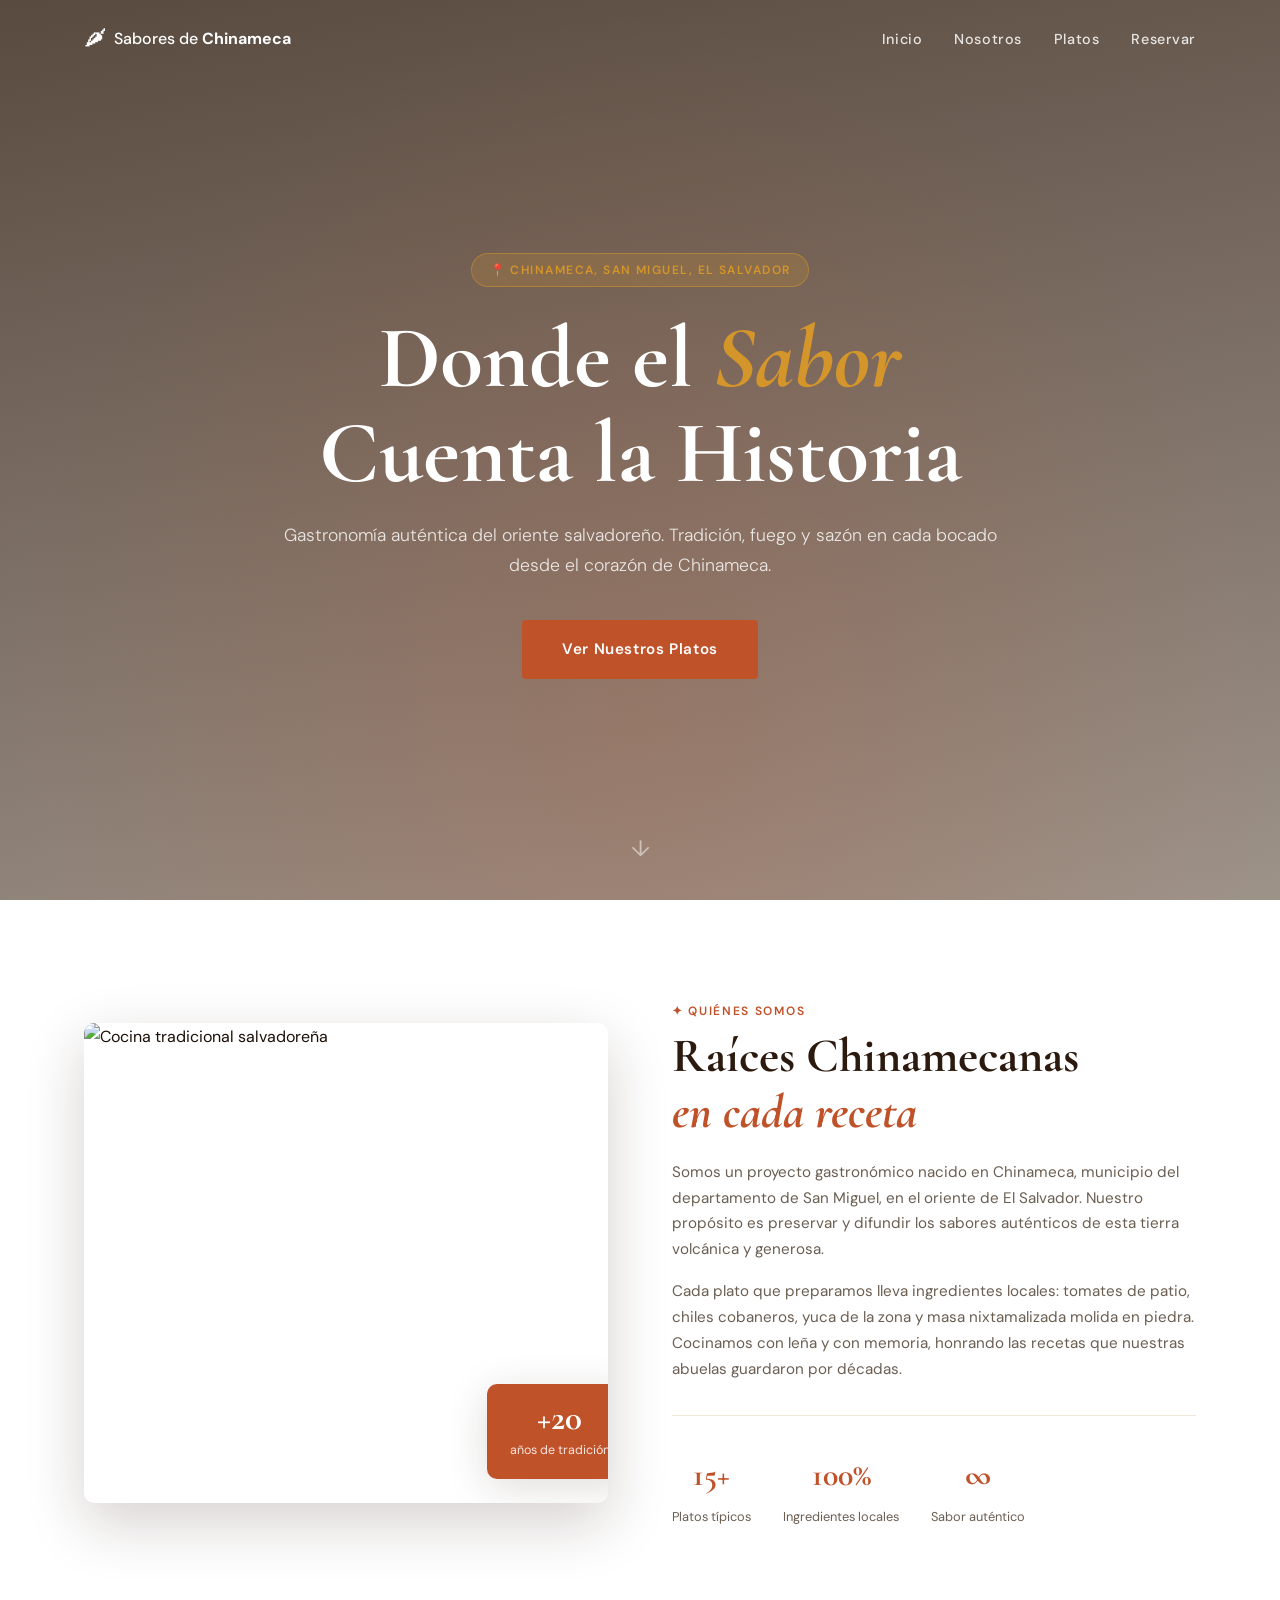
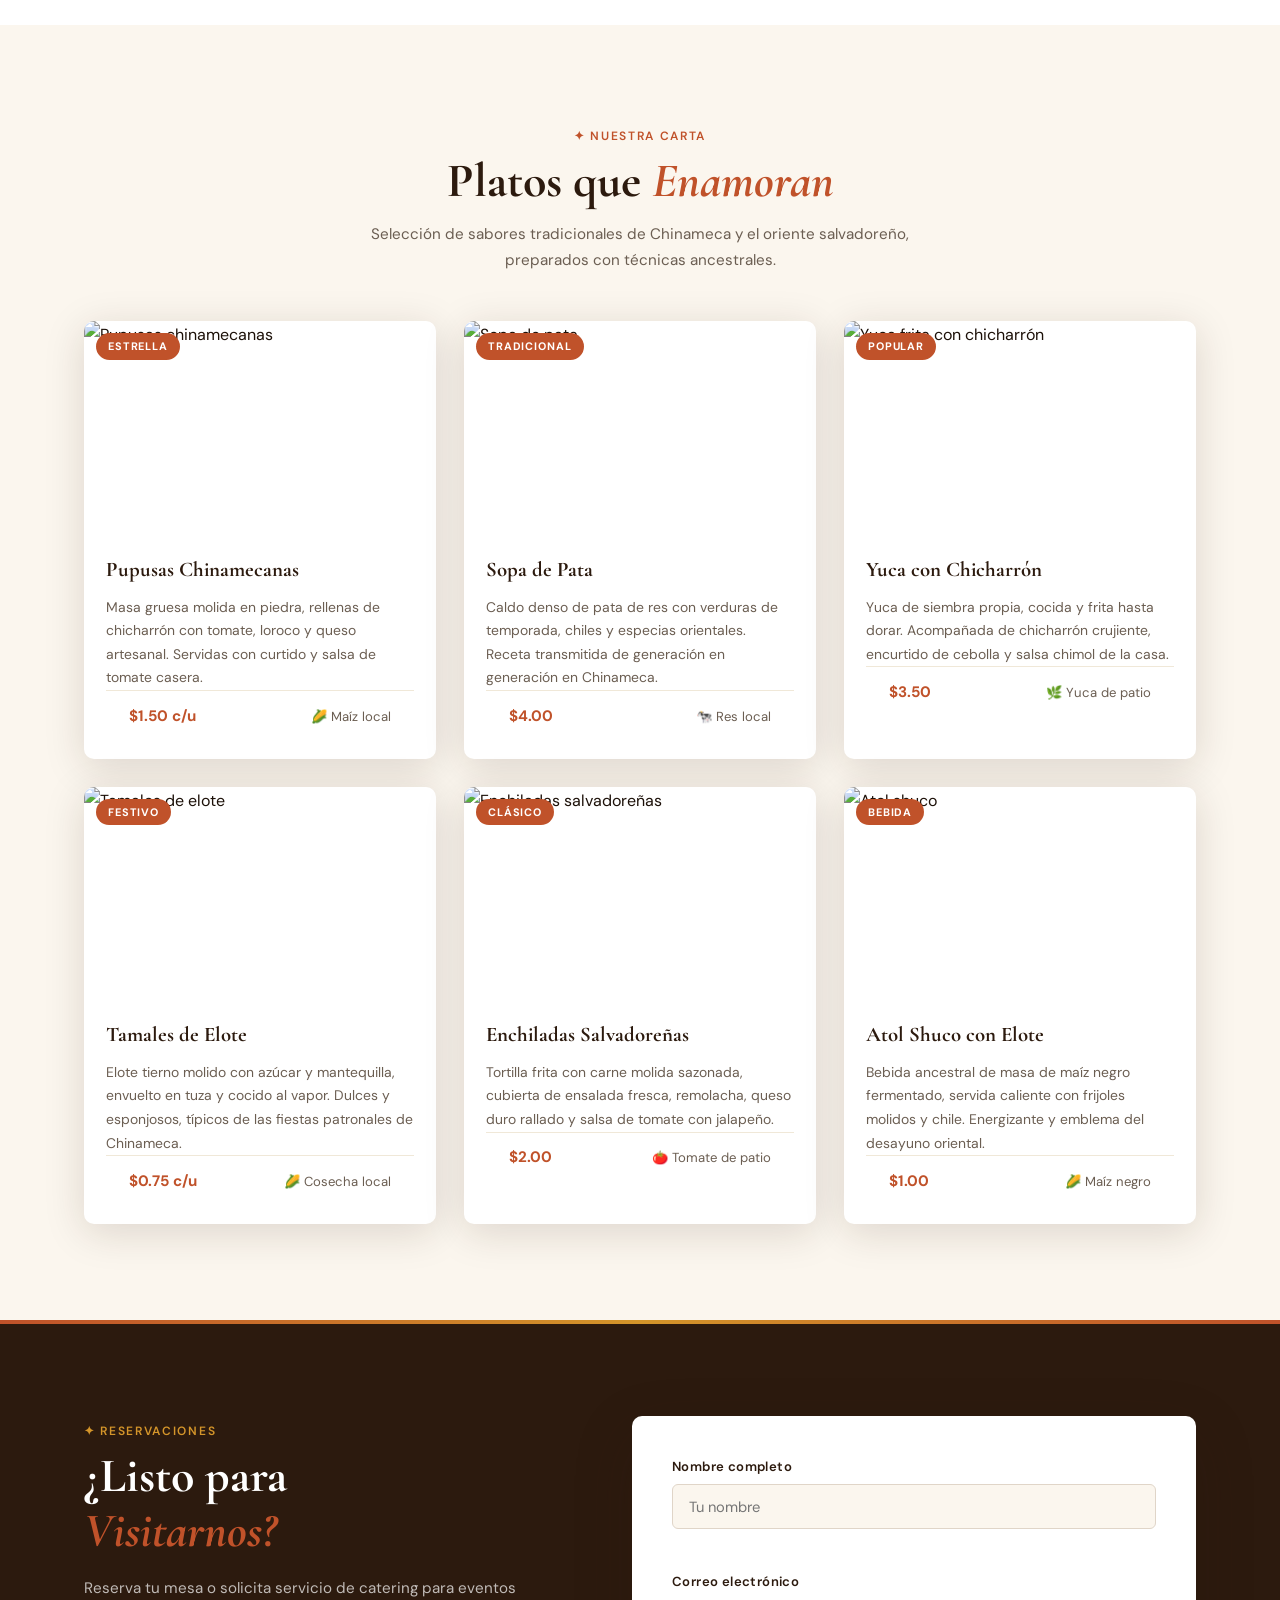
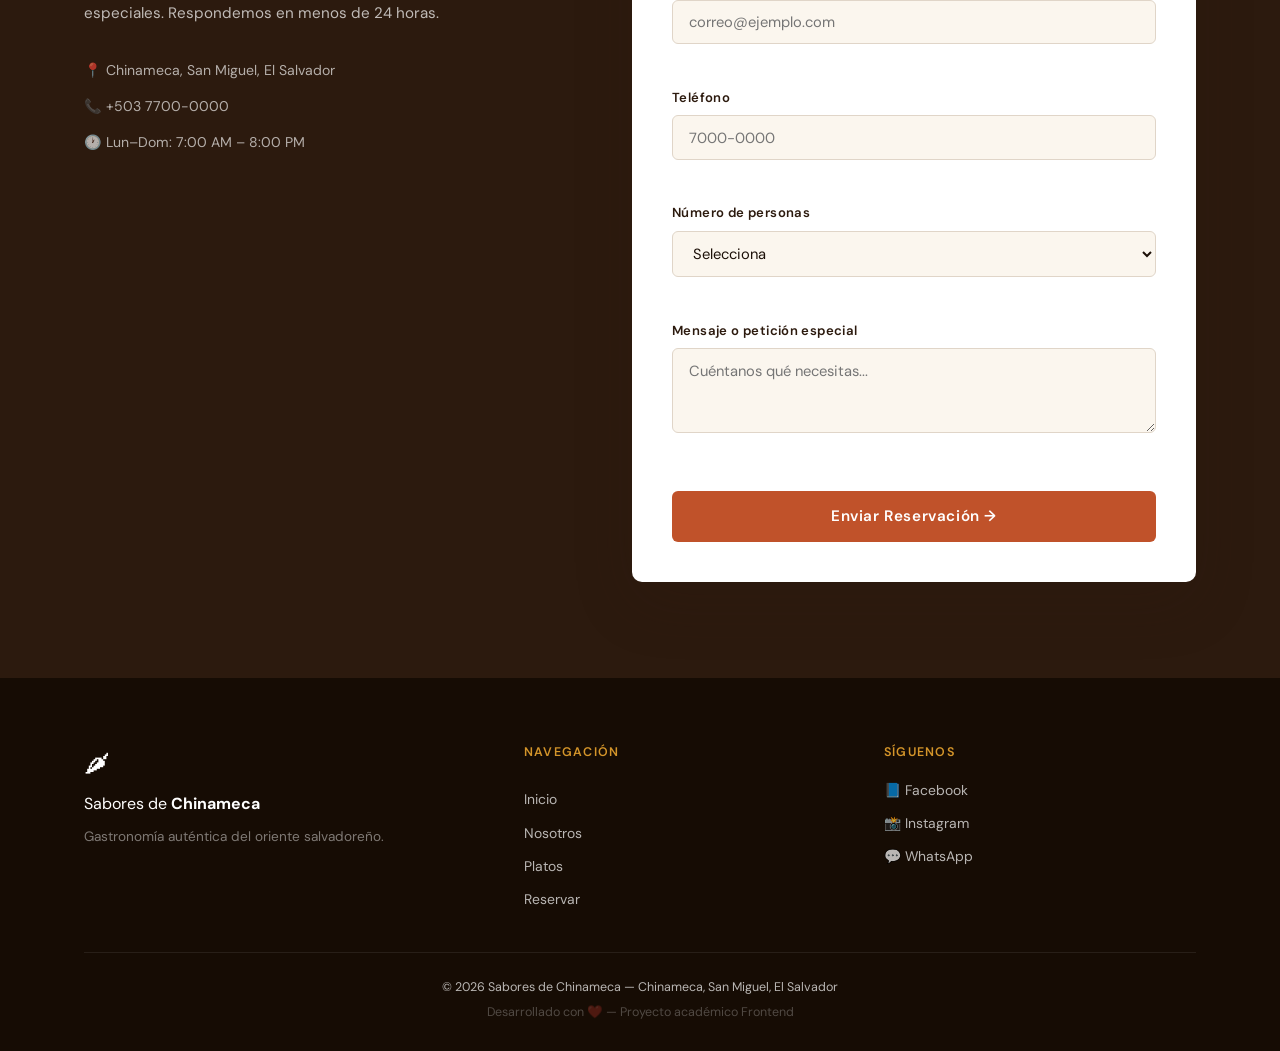
==== index.html @ 63cfa010 "Add files via upload" ====
<!DOCTYPE html>
<html lang="es">
<head>
  <meta charset="UTF-8" />
  <meta name="viewport" content="width=device-width, initial-scale=1.0" />
  <title>Sabores de Chinameca — Gastronomía Oriental</title>
  <link rel="stylesheet" href="styles.css" />
  <link href="https://fonts.googleapis.com/css2?family=Cormorant+Garamond:ital,wght@0,400;0,600;0,700;1,400;1,600&family=DM+Sans:wght@300;400;500;600&display=swap" rel="stylesheet" />
</head>
<body>

  <!-- ══ NAVBAR ══ -->
  <header id="navbar">
    <nav class="nav-inner">
      <a href="#inicio" class="nav-logo">
        <span class="logo-icon">🌶</span>
        <span>Sabores de <strong>Chinameca</strong></span>
      </a>
      <button class="hamburger" id="hamburger" aria-label="Abrir menú">
        <span></span><span></span><span></span>
      </button>
      <ul class="nav-links" id="navLinks">
        <li><a href="#inicio">Inicio</a></li>
        <li><a href="#nosotros">Nosotros</a></li>
        <li><a href="#servicios">Platos</a></li>
        <li><a href="#contacto">Reservar</a></li>
      </ul>
    </nav>
  </header>

  <!-- ══ HERO ══ -->
  <section id="inicio" class="hero">
    <div class="hero-overlay"></div>
    <div class="hero-content">
      <span class="hero-tag">📍 Chinameca, San Miguel, El Salvador</span>
      <h1>Donde el <em>Sabor</em><br>Cuenta la Historia</h1>
      <p>Gastronomía auténtica del oriente salvadoreño. Tradición, fuego y sazón en cada bocado desde el corazón de Chinameca.</p>
      <a href="#servicios" class="btn-cta">Ver Nuestros Platos</a>
    </div>
    <div class="hero-scroll">↓</div>
  </section>

  <!-- ══ NOSOTROS ══ -->
  <section id="nosotros" class="nosotros">
    <div class="container">
      <div class="nosotros-grid">
        <div class="nosotros-img-wrap">
          <img
            src="https://images.unsplash.com/photo-1555396273-367ea4eb4db5?w=700&q=80"
            alt="Cocina tradicional salvadoreña"
            loading="lazy"
          />
          <div class="nosotros-badge">
            <span class="badge-num">+20</span>
            <span class="badge-txt">años de tradición</span>
          </div>
        </div>
        <div class="nosotros-text">
          <span class="label">✦ Quiénes Somos</span>
          <h2>Raíces Chinamecanas<br><em>en cada receta</em></h2>
          <p>Somos un proyecto gastronómico nacido en Chinameca, municipio del departamento de San Miguel, en el oriente de El Salvador. Nuestro propósito es preservar y difundir los sabores auténticos de esta tierra volcánica y generosa.</p>
          <p>Cada plato que preparamos lleva ingredientes locales: tomates de patio, chiles cobaneros, yuca de la zona y masa nixtamalizada molida en piedra. Cocinamos con leña y con memoria, honrando las recetas que nuestras abuelas guardaron por décadas.</p>
          <div class="nosotros-stats">
            <div class="stat">
              <span class="stat-n">15+</span>
              <span class="stat-l">Platos típicos</span>
            </div>
            <div class="stat">
              <span class="stat-n">100%</span>
              <span class="stat-l">Ingredientes locales</span>
            </div>
            <div class="stat">
              <span class="stat-n">∞</span>
              <span class="stat-l">Sabor auténtico</span>
            </div>
          </div>
        </div>
      </div>
    </div>
  </section>

  <!-- ══ SERVICIOS / PLATOS ══ -->
  <section id="servicios" class="servicios">
    <div class="container">
      <div class="section-head">
        <span class="label">✦ Nuestra Carta</span>
        <h2>Platos que <em>Enamoran</em></h2>
        <p class="section-lead">Selección de sabores tradicionales de Chinameca y el oriente salvadoreño, preparados con técnicas ancestrales.</p>
      </div>
      <div class="platos-grid">

        <div class="plato-card">
          <div class="plato-img">
            <img src="https://images.unsplash.com/photo-1599974579688-8dbdd335c77f?w=600&q=80" alt="Pupusas chinamecanas" loading="lazy"/>
            <span class="plato-tag">Estrella</span>
          </div>
          <div class="plato-body">
            <h3>Pupusas Chinamecanas</h3>
            <p>Masa gruesa molida en piedra, rellenas de chicharrón con tomate, loroco y queso artesanal. Servidas con curtido y salsa de tomate casera.</p>
            <div class="plato-footer">
              <span class="precio">$1.50 c/u</span>
              <span class="origen">🌽 Maíz local</span>
            </div>
          </div>
        </div>

        <div class="plato-card">
          <div class="plato-img">
            <img src="https://images.unsplash.com/photo-1567620905732-2d1ec7ab7445?w=600&q=80" alt="Sopa de pata" loading="lazy"/>
            <span class="plato-tag">Tradicional</span>
          </div>
          <div class="plato-body">
            <h3>Sopa de Pata</h3>
            <p>Caldo denso de pata de res con verduras de temporada, chiles y especias orientales. Receta transmitida de generación en generación en Chinameca.</p>
            <div class="plato-footer">
              <span class="precio">$4.00</span>
              <span class="origen">🐄 Res local</span>
            </div>
          </div>
        </div>

        <div class="plato-card">
          <div class="plato-img">
            <img src="https://images.unsplash.com/photo-1504674900247-0877df9cc836?w=600&q=80" alt="Yuca frita con chicharrón" loading="lazy"/>
            <span class="plato-tag">Popular</span>
          </div>
          <div class="plato-body">
            <h3>Yuca con Chicharrón</h3>
            <p>Yuca de siembra propia, cocida y frita hasta dorar. Acompañada de chicharrón crujiente, encurtido de cebolla y salsa chimol de la casa.</p>
            <div class="plato-footer">
              <span class="precio">$3.50</span>
              <span class="origen">🌿 Yuca de patio</span>
            </div>
          </div>
        </div>

        <div class="plato-card">
          <div class="plato-img">
            <img src="https://images.unsplash.com/photo-1551326844-4df70f78d0e9?w=600&q=80" alt="Tamales de elote" loading="lazy"/>
            <span class="plato-tag">Festivo</span>
          </div>
          <div class="plato-body">
            <h3>Tamales de Elote</h3>
            <p>Elote tierno molido con azúcar y mantequilla, envuelto en tuza y cocido al vapor. Dulces y esponjosos, típicos de las fiestas patronales de Chinameca.</p>
            <div class="plato-footer">
              <span class="precio">$0.75 c/u</span>
              <span class="origen">🌽 Cosecha local</span>
            </div>
          </div>
        </div>

        <div class="plato-card">
          <div class="plato-img">
            <img src="https://images.unsplash.com/photo-1565299585323-38d6b0865b47?w=600&q=80" alt="Enchiladas salvadoreñas" loading="lazy"/>
            <span class="plato-tag">Clásico</span>
          </div>
          <div class="plato-body">
            <h3>Enchiladas Salvadoreñas</h3>
            <p>Tortilla frita con carne molida sazonada, cubierta de ensalada fresca, remolacha, queso duro rallado y salsa de tomate con jalapeño.</p>
            <div class="plato-footer">
              <span class="precio">$2.00</span>
              <span class="origen">🍅 Tomate de patio</span>
            </div>
          </div>
        </div>

        <div class="plato-card">
          <div class="plato-img">
            <img src="https://images.unsplash.com/photo-1414235077428-338989a2e8c0?w=600&q=80" alt="Atol shuco" loading="lazy"/>
            <span class="plato-tag">Bebida</span>
          </div>
          <div class="plato-body">
            <h3>Atol Shuco con Elote</h3>
            <p>Bebida ancestral de masa de maíz negro fermentado, servida caliente con frijoles molidos y chile. Energizante y emblema del desayuno oriental.</p>
            <div class="plato-footer">
              <span class="precio">$1.00</span>
              <span class="origen">🌽 Maíz negro</span>
            </div>
          </div>
        </div>

      </div>
    </div>
  </section>

  <!-- ══ FORMULARIO ══ -->
  <section id="contacto" class="contacto">
    <div class="container">
      <div class="contacto-wrap">
        <div class="contacto-info">
          <span class="label label-light">✦ Reservaciones</span>
          <h2>¿Listo para<br><em>Visitarnos?</em></h2>
          <p>Reserva tu mesa o solicita servicio de catering para eventos especiales. Respondemos en menos de 24 horas.</p>
          <div class="contacto-datos">
            <div class="dato">📍 Chinameca, San Miguel, El Salvador</div>
            <div class="dato">📞 +503 7700-0000</div>
            <div class="dato">🕐 Lun–Dom: 7:00 AM – 8:00 PM</div>
          </div>
        </div>
        <div class="form-wrap">
          <form id="reservaForm" novalidate>
            <div class="form-group">
              <label for="nombre">Nombre completo</label>
              <input type="text" id="nombre" placeholder="Tu nombre" autocomplete="name" />
              <span class="error-msg" id="error-nombre"></span>
            </div>
            <div class="form-group">
              <label for="email">Correo electrónico</label>
              <input type="email" id="email" placeholder="correo@ejemplo.com" autocomplete="email" />
              <span class="error-msg" id="error-email"></span>
            </div>
            <div class="form-group">
              <label for="telefono">Teléfono</label>
              <input type="tel" id="telefono" placeholder="7000-0000" autocomplete="tel" />
              <span class="error-msg" id="error-telefono"></span>
            </div>
            <div class="form-group">
              <label for="personas">Número de personas</label>
              <select id="personas">
                <option value="">Selecciona</option>
                <option value="1-2">1 – 2 personas</option>
                <option value="3-5">3 – 5 personas</option>
                <option value="6-10">6 – 10 personas</option>
                <option value="11+">Más de 10 (evento)</option>
              </select>
              <span class="error-msg" id="error-personas"></span>
            </div>
            <div class="form-group">
              <label for="mensaje">Mensaje o petición especial</label>
              <textarea id="mensaje" rows="3" placeholder="Cuéntanos qué necesitas..."></textarea>
              <span class="error-msg" id="error-mensaje"></span>
            </div>
            <button type="submit" class="btn-submit">Enviar Reservación →</button>
            <div class="form-success" id="formSuccess">
              ¡Gracias! Tu reservación fue recibida. Te contactamos pronto. 🌶️
            </div>
          </form>
        </div>
      </div>
    </div>
  </section>

  <!-- ══ FOOTER ══ -->
  <footer id="footer">
    <div class="container">
      <div class="footer-inner">
        <div class="footer-brand">
          <span class="logo-icon">🌶</span>
          <span>Sabores de <strong>Chinameca</strong></span>
          <p>Gastronomía auténtica del oriente salvadoreño.</p>
        </div>
        <div class="footer-links">
          <h4>Navegación</h4>
          <a href="#inicio">Inicio</a>
          <a href="#nosotros">Nosotros</a>
          <a href="#servicios">Platos</a>
          <a href="#contacto">Reservar</a>
        </div>
        <div class="footer-redes">
          <h4>Síguenos</h4>
          <div class="redes-icons">
            <a href="#" aria-label="Facebook">📘 Facebook</a>
            <a href="#" aria-label="Instagram">📸 Instagram</a>
            <a href="#" aria-label="WhatsApp">💬 WhatsApp</a>
          </div>
        </div>
      </div>
      <div class="footer-bottom">
        <p>© <span id="year"></span> Sabores de Chinameca — Chinameca, San Miguel, El Salvador</p>
        <p class="creditos">Desarrollado con ❤️ — Proyecto académico Frontend</p>
      </div>
    </div>
  </footer>

  <script src="script.js"></script>
</body>
</html>
---- styles.css ----
/* ═══════════════════════════════════════
   SABORES DE CHINAMECA — styles.css
   Gastronomía Oriental Salvadoreña
═══════════════════════════════════════ */

/* ── Variables ── */
:root {
  --cafe:       #2C1A0E;
  --cafe-mid:   #4A2C14;
  --terracota:  #C0522A;
  --dorado:     #D4952A;
  --crema:      #FBF6EE;
  --crema-dark: #F0E8D8;
  --texto:      #1C1008;
  --gris:       #6B5E52;
  --blanco:     #FFFFFF;
  --sombra:     0 8px 40px rgba(44,26,14,.15);
  --sombra-lg:  0 20px 60px rgba(44,26,14,.2);
  --radius:     10px;
  --transition: .3s cubic-bezier(.25,.8,.25,1);
}

/* ── Reset ── */
*, *::before, *::after { box-sizing: border-box; margin: 0; padding: 0; }
html { scroll-behavior: smooth; font-size: 16px; }
body {
  font-family: 'DM Sans', sans-serif;
  background: var(--crema);
  color: var(--texto);
  line-height: 1.7;
  overflow-x: hidden;
}
img { display: block; width: 100%; object-fit: cover; }
a  { text-decoration: none; color: inherit; }

/* ── Helpers ── */
.container { max-width: 1160px; margin: 0 auto; padding: 0 1.5rem; }
.label {
  display: inline-block;
  font-size: .75rem; font-weight: 600;
  letter-spacing: .14em; text-transform: uppercase;
  color: var(--terracota); margin-bottom: .5rem;
}
.label-light { color: var(--dorado); }
.section-head { text-align: center; margin-bottom: 3rem; }
.section-lead { color: var(--gris); max-width: 560px; margin: .75rem auto 0; font-size: .95rem; }

h2 {
  font-family: 'Cormorant Garamond', serif;
  font-size: clamp(2rem, 4.5vw, 3rem);
  color: var(--cafe);
  line-height: 1.15;
}
h2 em { font-style: italic; color: var(--terracota); }

/* ══════════════════════════════════
   NAVBAR
══════════════════════════════════ */
#navbar {
  position: fixed; top: 0; left: 0; right: 0; z-index: 200;
  background: transparent;
  transition: background var(--transition), box-shadow var(--transition), padding var(--transition);
  padding: 0;
}
#navbar.scrolled {
  background: var(--cafe);
  box-shadow: 0 2px 20px rgba(0,0,0,.3);
}
.nav-inner {
  max-width: 1160px; margin: 0 auto;
  display: flex; justify-content: space-between; align-items: center;
  padding: 1.2rem 1.5rem;
  transition: padding var(--transition);
}
#navbar.scrolled .nav-inner { padding: .8rem 1.5rem; }

.nav-logo {
  display: flex; align-items: center; gap: .5rem;
  font-family: 'DM Sans', sans-serif;
  font-size: 1rem; font-weight: 500;
  color: var(--blanco);
}
.nav-logo strong { font-weight: 700; }
.logo-icon { font-size: 1.4rem; }

.nav-links {
  display: flex; gap: 2rem; list-style: none;
}
.nav-links a {
  color: rgba(255,255,255,.85);
  font-size: .9rem; font-weight: 500;
  letter-spacing: .04em;
  position: relative;
  transition: color .2s;
}
.nav-links a::after {
  content: '';
  position: absolute; bottom: -4px; left: 0; right: 0;
  height: 2px; background: var(--dorado);
  transform: scaleX(0); transform-origin: left;
  transition: transform .25s;
}
.nav-links a:hover { color: var(--dorado); }
.nav-links a:hover::after { transform: scaleX(1); }

/* Hamburger */
.hamburger {
  display: none; flex-direction: column; gap: 5px;
  background: none; border: none; cursor: pointer; padding: 4px;
}
.hamburger span {
  display: block; width: 24px; height: 2px;
  background: var(--blanco);
  transition: transform .3s, opacity .3s;
}
.hamburger.open span:nth-child(1) { transform: translateY(7px) rotate(45deg); }
.hamburger.open span:nth-child(2) { opacity: 0; }
.hamburger.open span:nth-child(3) { transform: translateY(-7px) rotate(-45deg); }

/* ══════════════════════════════════
   HERO
══════════════════════════════════ */
.hero {
  min-height: 100vh;
  background:
    linear-gradient(170deg, rgba(44,26,14,.78) 0%, rgba(44,26,14,.45) 100%),
    url('https://images.unsplash.com/photo-1414235077428-338989a2e8c0?w=1600&q=80') center/cover no-repeat;
  display: flex; flex-direction: column;
  align-items: center; justify-content: center;
  text-align: center;
  padding: 6rem 1.5rem 4rem;
  position: relative;
}
.hero-overlay {
  position: absolute; inset: 0;
  background: radial-gradient(ellipse at 50% 80%, rgba(192,82,42,.18) 0%, transparent 70%);
  pointer-events: none;
}
.hero-content { position: relative; max-width: 720px; }
.hero-tag {
  display: inline-block;
  background: rgba(212,149,42,.2);
  border: 1px solid rgba(212,149,42,.5);
  color: var(--dorado);
  font-size: .75rem; font-weight: 600;
  letter-spacing: .12em; text-transform: uppercase;
  padding: .35rem 1.1rem; border-radius: 999px;
  margin-bottom: 1.5rem;
  animation: fadeUp .9s ease both;
}
.hero-content h1 {
  font-family: 'Cormorant Garamond', serif;
  font-size: clamp(3rem, 8vw, 5.5rem);
  color: var(--blanco);
  line-height: 1.08;
  animation: fadeUp .9s .15s ease both;
}
.hero-content h1 em { font-style: italic; color: var(--dorado); }
.hero-content p {
  color: rgba(255,255,255,.82);
  font-size: 1.1rem; font-weight: 300;
  margin: 1.25rem 0 2.5rem;
  animation: fadeUp .9s .3s ease both;
}
.btn-cta {
  display: inline-block;
  background: var(--terracota);
  color: var(--blanco);
  font-weight: 600; font-size: .95rem;
  padding: .9rem 2.4rem; border-radius: 4px;
  letter-spacing: .04em;
  border: 2px solid var(--terracota);
  transition: background .25s, transform .2s, box-shadow .25s;
  animation: fadeUp .9s .45s ease both;
}
.btn-cta:hover {
  background: transparent;
  transform: translateY(-3px);
  box-shadow: 0 10px 28px rgba(192,82,42,.4);
}
.hero-scroll {
  position: absolute; bottom: 2rem;
  color: rgba(255,255,255,.5);
  font-size: 1.4rem;
  animation: bounce 2s infinite;
}

/* ══════════════════════════════════
   NOSOTROS
══════════════════════════════════ */
.nosotros { padding: 6rem 0; background: var(--blanco); }
.nosotros-grid {
  display: flex; gap: 4rem; align-items: center; flex-wrap: wrap;
}
.nosotros-img-wrap {
  flex: 1 1 340px;
  position: relative; border-radius: var(--radius); overflow: hidden;
  box-shadow: var(--sombra-lg);
}
.nosotros-img-wrap img { height: 480px; }
.nosotros-badge {
  position: absolute; bottom: 1.5rem; right: -1.5rem;
  background: var(--terracota);
  color: var(--blanco);
  border-radius: var(--radius);
  padding: 1rem 1.4rem;
  text-align: center;
  box-shadow: var(--sombra);
}
.badge-num { display: block; font-family: 'Cormorant Garamond', serif; font-size: 2.2rem; font-weight: 700; line-height: 1; }
.badge-txt { font-size: .78rem; opacity: .85; }

.nosotros-text { flex: 1 1 340px; }
.nosotros-text h2 { margin-bottom: 1.25rem; }
.nosotros-text p { color: var(--gris); margin-bottom: 1rem; font-size: .95rem; }
.nosotros-stats {
  display: flex; gap: 2rem; margin-top: 2rem;
  padding-top: 2rem; border-top: 1px solid var(--crema-dark);
}
.stat { text-align: center; }
.stat-n {
  display: block;
  font-family: 'Cormorant Garamond', serif;
  font-size: 2rem; font-weight: 700; color: var(--terracota);
}
.stat-l { font-size: .8rem; color: var(--gris); }

/* ══════════════════════════════════
   SERVICIOS / PLATOS
══════════════════════════════════ */
.servicios { padding: 6rem 0; background: var(--crema); }
.platos-grid {
  display: grid;
  grid-template-columns: repeat(auto-fill, minmax(300px, 1fr));
  gap: 1.75rem;
}
.plato-card {
  background: var(--blanco);
  border-radius: var(--radius);
  overflow: hidden;
  box-shadow: var(--sombra);
  transition: transform var(--transition), box-shadow var(--transition);
}
.plato-card:hover {
  transform: translateY(-8px);
  box-shadow: var(--sombra-lg);
}
.plato-img { position: relative; height: 210px; overflow: hidden; }
.plato-img img { height: 100%; transition: transform .5s ease; }
.plato-card:hover .plato-img img { transform: scale(1.08); }
.plato-tag {
  position: absolute; top: 12px; left: 12px;
  background: var(--terracota); color: var(--blanco);
  font-size: .68rem; font-weight: 700;
  letter-spacing: .08em; text-transform: uppercase;
  padding: .25rem .75rem; border-radius: 999px;
}
.plato-body { padding: 1.3rem 1.4rem 1rem; }
.plato-body h3 {
  font-family: 'Cormorant Garamond', serif;
  font-size: 1.3rem; font-weight: 700;
  color: var(--cafe); margin-bottom: .5rem;
}
.plato-body p { font-size: .87rem; color: var(--gris); }
.plato-footer {
  display: flex; justify-content: space-between; align-items: center;
  padding: .8rem 1.4rem;
  border-top: 1px solid var(--crema-dark);
  font-size: .82rem;
}
.precio { font-weight: 700; color: var(--terracota); font-size: .95rem; }
.origen { color: var(--gris); }

/* ══════════════════════════════════
   FORMULARIO / CONTACTO
══════════════════════════════════ */
.contacto {
  padding: 6rem 0;
  background: var(--cafe);
  position: relative;
}
.contacto::before {
  content: '';
  position: absolute; top: 0; left: 0; right: 0;
  height: 4px;
  background: linear-gradient(90deg, var(--terracota), var(--dorado), var(--terracota));
}
.contacto-wrap {
  display: flex; gap: 4rem; align-items: flex-start; flex-wrap: wrap;
}
.contacto-info { flex: 1 1 280px; }
.contacto-info h2 { color: var(--blanco); margin-bottom: 1rem; }
.contacto-info p { color: rgba(255,255,255,.7); font-size: .95rem; margin-bottom: 2rem; }
.contacto-datos { display: flex; flex-direction: column; gap: .75rem; }
.dato { color: rgba(255,255,255,.65); font-size: .88rem; }

.form-wrap {
  flex: 1 1 360px;
  background: var(--blanco);
  border-radius: var(--radius);
  padding: 2.5rem;
  box-shadow: var(--sombra-lg);
}
.form-group { margin-bottom: 1.25rem; }
.form-group label {
  display: block;
  font-size: .82rem; font-weight: 600;
  color: var(--cafe); margin-bottom: .4rem;
  letter-spacing: .03em;
}
.form-group input,
.form-group select,
.form-group textarea {
  width: 100%;
  border: 1.5px solid #E0D5C8;
  border-radius: 6px;
  padding: .7rem 1rem;
  font-family: 'DM Sans', sans-serif;
  font-size: .92rem;
  color: var(--texto);
  background: var(--crema);
  transition: border-color .2s, box-shadow .2s;
  outline: none;
}
.form-group input:focus,
.form-group select:focus,
.form-group textarea:focus {
  border-color: var(--terracota);
  box-shadow: 0 0 0 3px rgba(192,82,42,.12);
  background: var(--blanco);
}
.form-group input.invalid,
.form-group select.invalid,
.form-group textarea.invalid {
  border-color: #E53E3E;
  box-shadow: 0 0 0 3px rgba(229,62,62,.1);
}
.form-group input.valid,
.form-group select.valid,
.form-group textarea.valid {
  border-color: #38A169;
}
.error-msg {
  display: block;
  font-size: .78rem; color: #E53E3E;
  margin-top: .3rem; min-height: 1.1rem;
}
.btn-submit {
  width: 100%;
  background: var(--terracota);
  color: var(--blanco);
  border: none; cursor: pointer;
  padding: .95rem;
  border-radius: 6px;
  font-family: 'DM Sans', sans-serif;
  font-size: .95rem; font-weight: 600;
  letter-spacing: .04em;
  transition: background .25s, transform .2s;
  margin-top: .5rem;
}
.btn-submit:hover {
  background: var(--cafe-mid);
  transform: translateY(-2px);
}
.form-success {
  display: none;
  margin-top: 1.25rem;
  background: #F0FFF4;
  border: 1.5px solid #68D391;
  color: #276749;
  border-radius: 6px;
  padding: 1rem 1.2rem;
  font-size: .9rem; font-weight: 500;
  text-align: center;
}
.form-success.visible { display: block; animation: fadeUp .4s ease; }

/* ══════════════════════════════════
   FOOTER
══════════════════════════════════ */
footer {
  background: #160C04;
  padding: 4rem 0 1.5rem;
  color: rgba(255,255,255,.7);
}
.footer-inner {
  display: flex; gap: 3rem; flex-wrap: wrap;
  padding-bottom: 2.5rem;
  border-bottom: 1px solid rgba(255,255,255,.08);
  margin-bottom: 1.5rem;
}
.footer-brand { flex: 1 1 240px; }
.footer-brand .logo-icon { font-size: 1.6rem; margin-bottom: .3rem; }
.footer-brand span {
  display: block; font-size: 1rem; color: var(--blanco); margin-bottom: .5rem;
}
.footer-brand p { font-size: .85rem; color: rgba(255,255,255,.45); }
.footer-links, .footer-redes { flex: 1 1 160px; }
.footer-links h4, .footer-redes h4 {
  color: var(--dorado);
  font-size: .78rem; font-weight: 600;
  letter-spacing: .1em; text-transform: uppercase;
  margin-bottom: 1rem;
}
.footer-links { display: flex; flex-direction: column; gap: .6rem; }
.footer-links a { font-size: .87rem; transition: color .2s; }
.footer-links a:hover { color: var(--dorado); }
.redes-icons { display: flex; flex-direction: column; gap: .6rem; }
.redes-icons a { font-size: .87rem; transition: color .2s; }
.redes-icons a:hover { color: var(--dorado); }
.footer-bottom { text-align: center; font-size: .78rem; }
.footer-bottom p { margin-bottom: .25rem; }
.creditos { color: rgba(255,255,255,.25); }

/* ══════════════════════════════════
   KEYFRAMES
══════════════════════════════════ */
@keyframes fadeUp {
  from { opacity: 0; transform: translateY(24px); }
  to   { opacity: 1; transform: translateY(0); }
}
@keyframes bounce {
  0%, 100% { transform: translateY(0); }
  50%       { transform: translateY(8px); }
}

/* ══════════════════════════════════
   RESPONSIVIDAD
══════════════════════════════════ */

/* Tablet */
@media (max-width: 900px) {
  .platos-grid {
    grid-template-columns: repeat(2, 1fr);
  }
  .nosotros-grid { gap: 2.5rem; }
  .nosotros-badge { right: 0; }
}

/* Móvil */
@media (max-width: 600px) {
  /* Navbar */
  .hamburger { display: flex; }
  .nav-links {
    display: none;
    flex-direction: column;
    position: absolute; top: 100%; left: 0; right: 0;
    background: var(--cafe);
    padding: 1rem 1.5rem 1.5rem;
    gap: 0;
  }
  .nav-links.open { display: flex; }
  .nav-links li a {
    display: block; padding: .7rem 0;
    border-bottom: 1px solid rgba(255,255,255,.08);
    font-size: 1rem;
  }

  /* Grid → 1 columna */
  .platos-grid { grid-template-columns: 1fr; }

  /* Nosotros */
  .nosotros-img-wrap img { height: 300px; }
  .nosotros-badge { right: 0; bottom: 1rem; }
  .nosotros-stats { gap: 1rem; }

  /* Contacto */
  .contacto-wrap { gap: 2rem; }
  .form-wrap { padding: 1.5rem; }

  /* Footer */
  .footer-inner { flex-direction: column; gap: 2rem; }
}
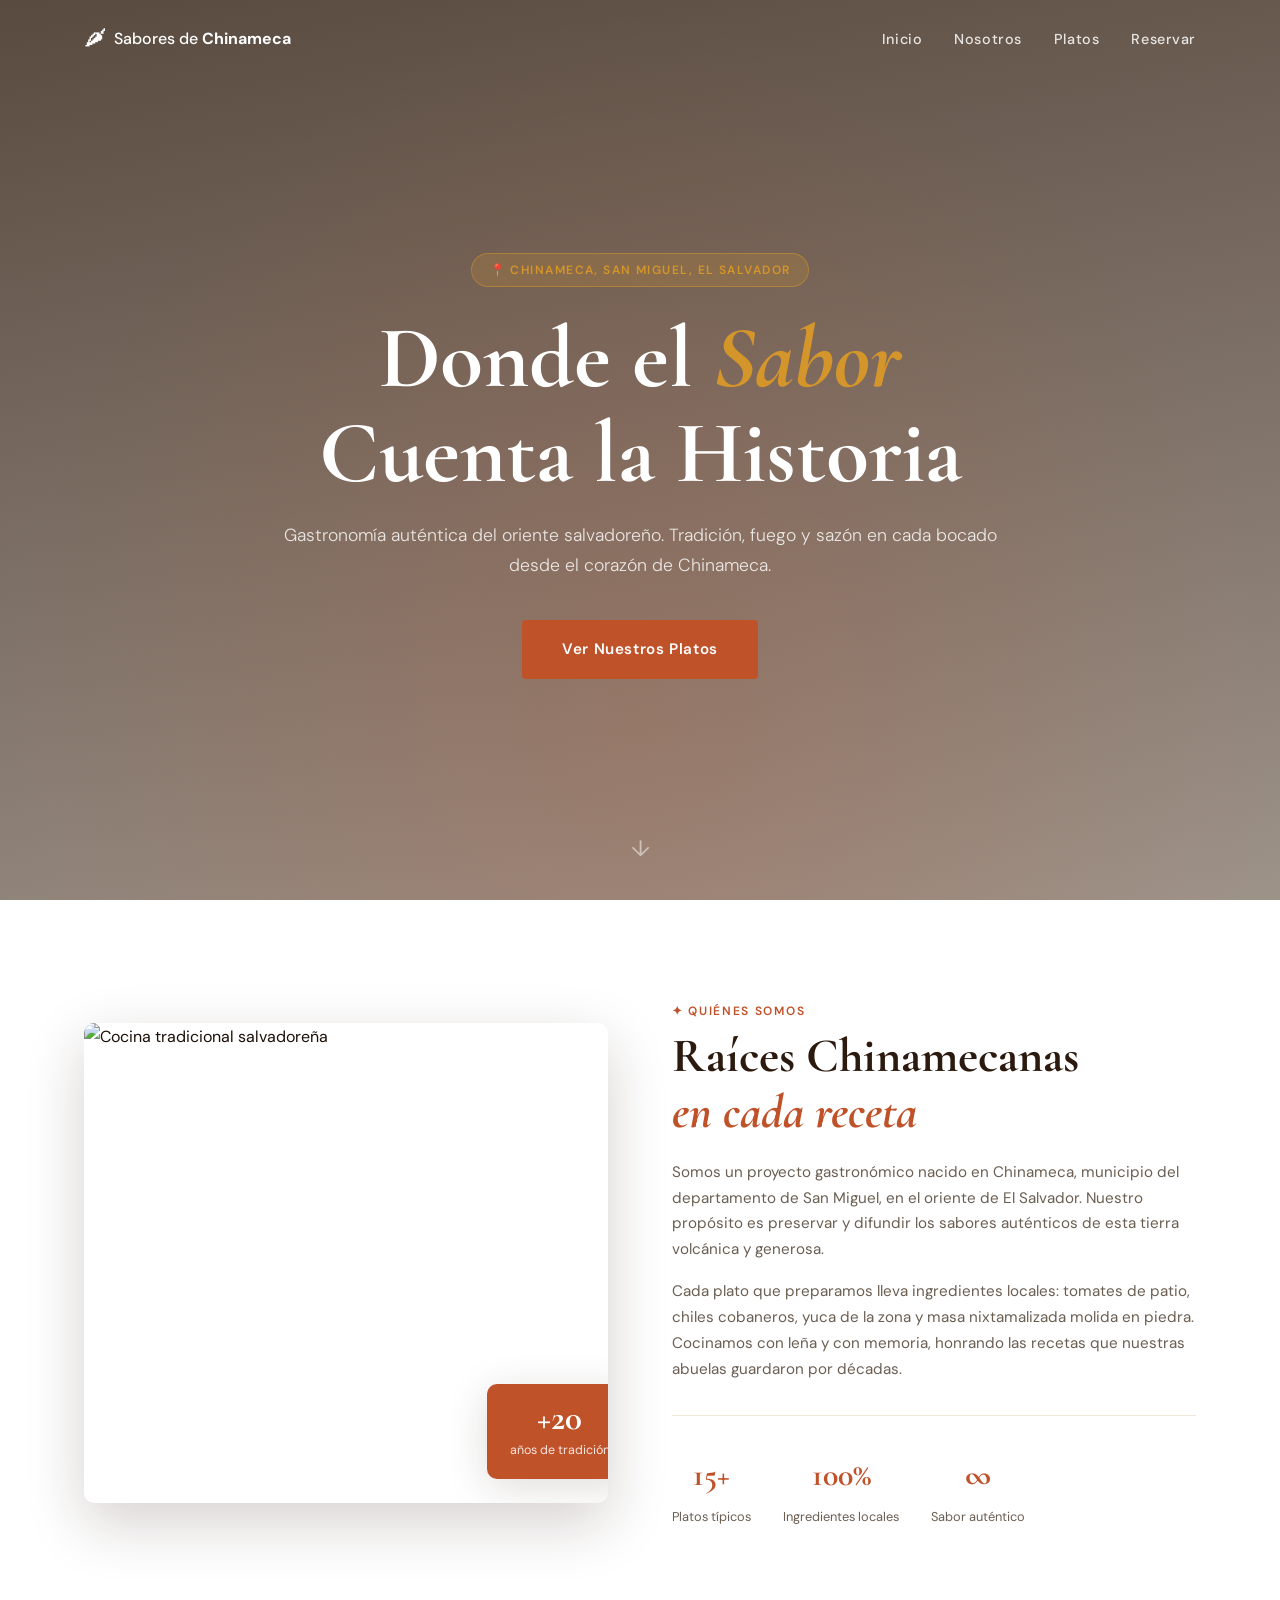
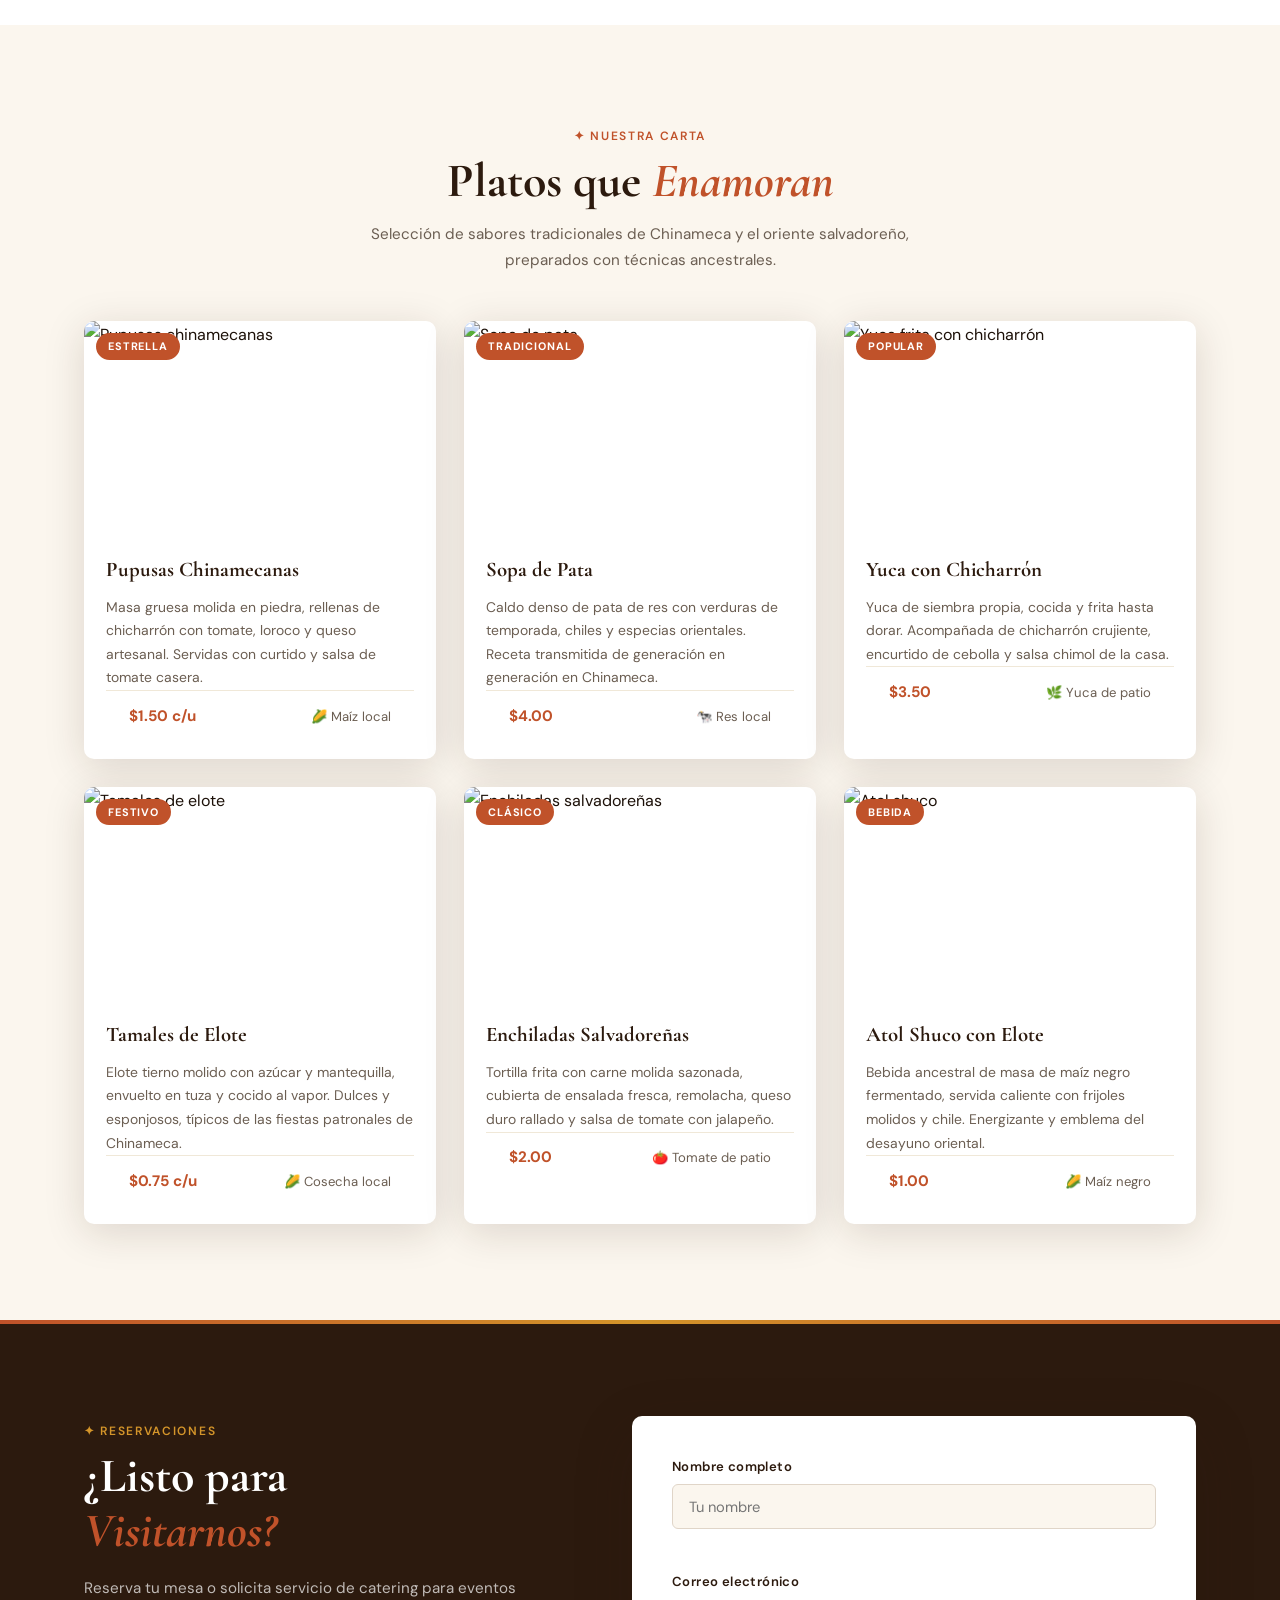
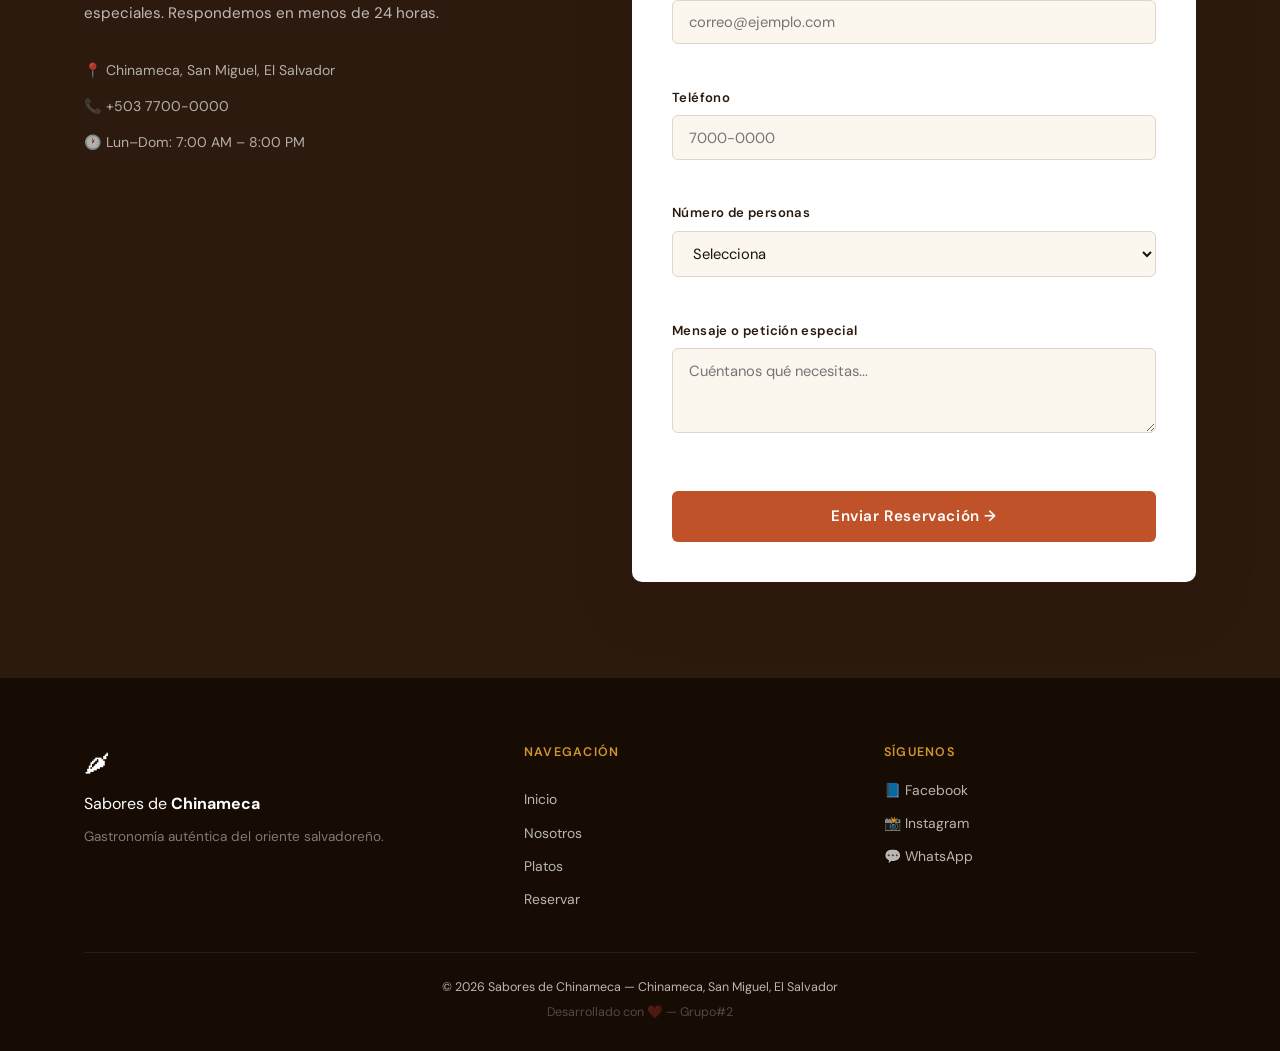
==== commit bf33d1ba: "Update index.html" ====
--- a/index.html
+++ b/index.html
@@ -267,7 +267,7 @@
       </div>
       <div class="footer-bottom">
         <p>© <span id="year"></span> Sabores de Chinameca — Chinameca, San Miguel, El Salvador</p>
-        <p class="creditos">Desarrollado con ❤️ — Proyecto académico Frontend</p>
+        <p class="creditos">Desarrollado con ❤️ — Grupo#2</p>
       </div>
     </div>
   </footer>
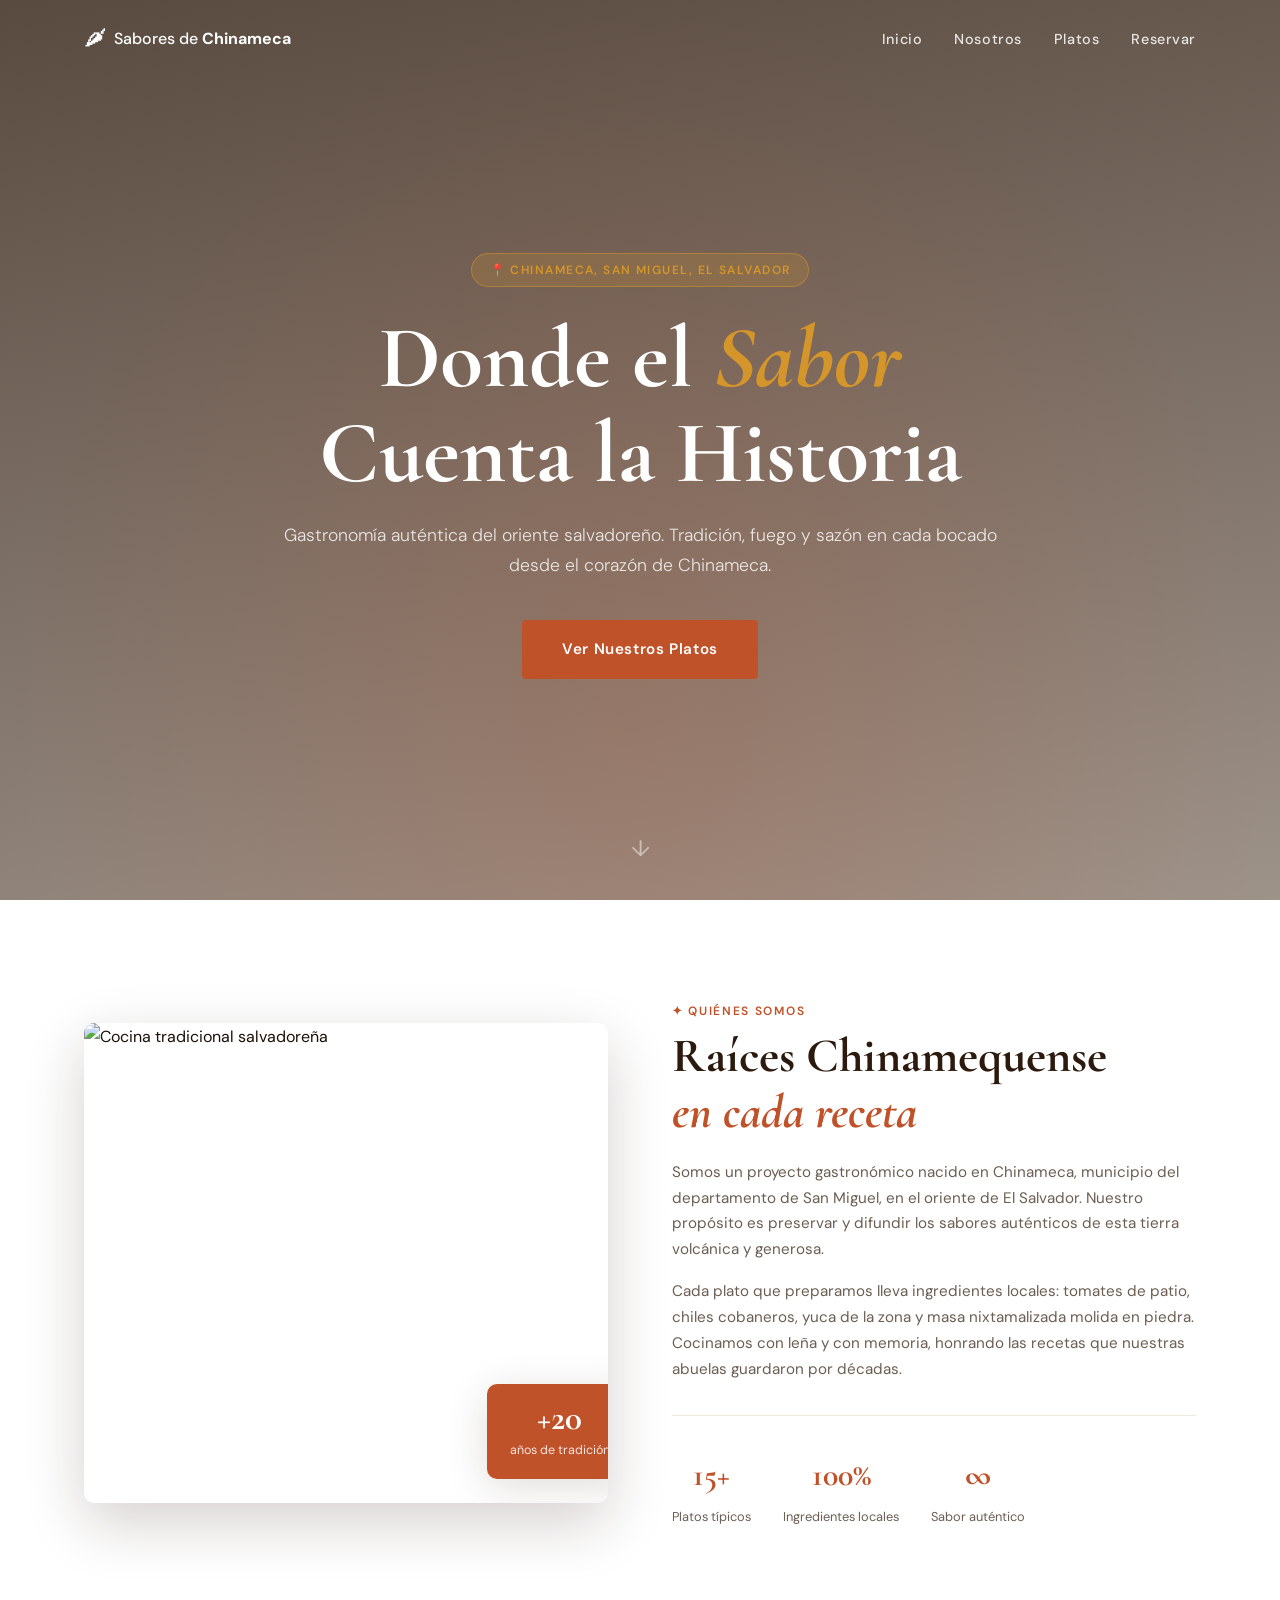
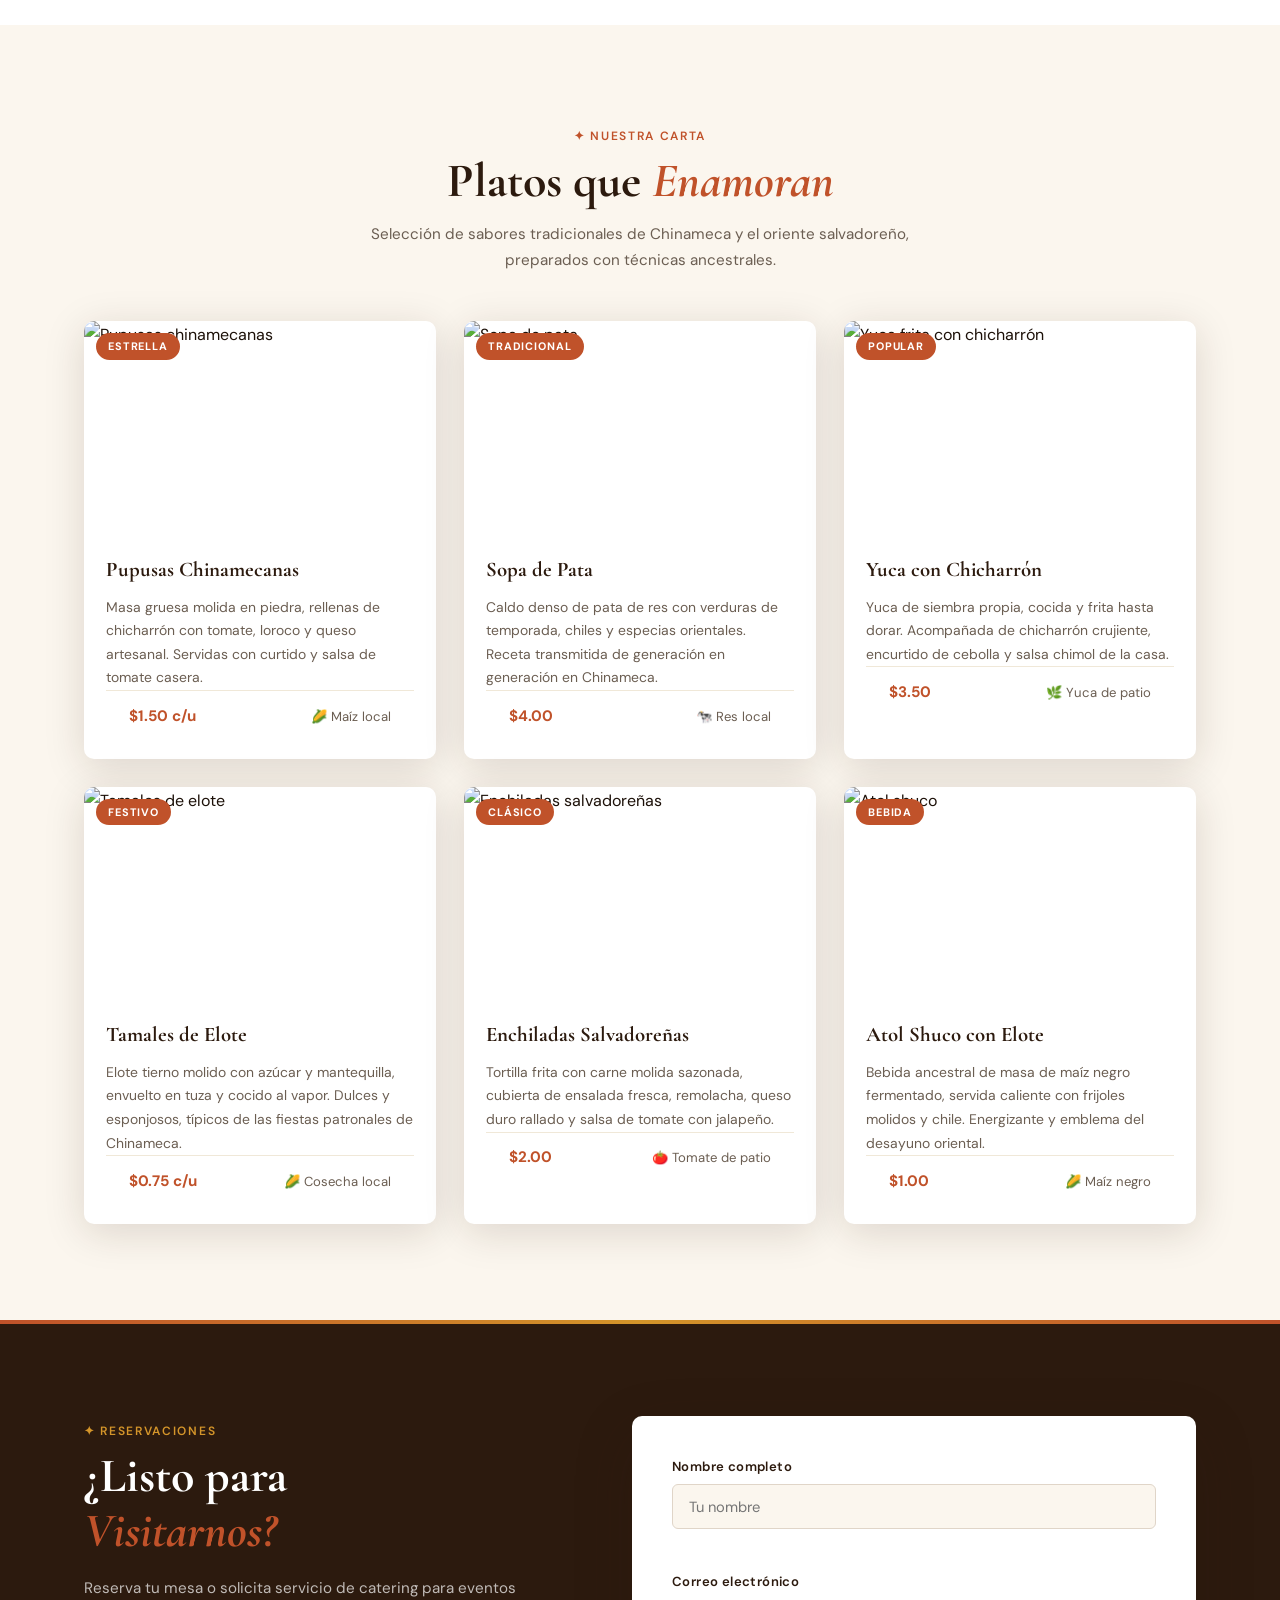
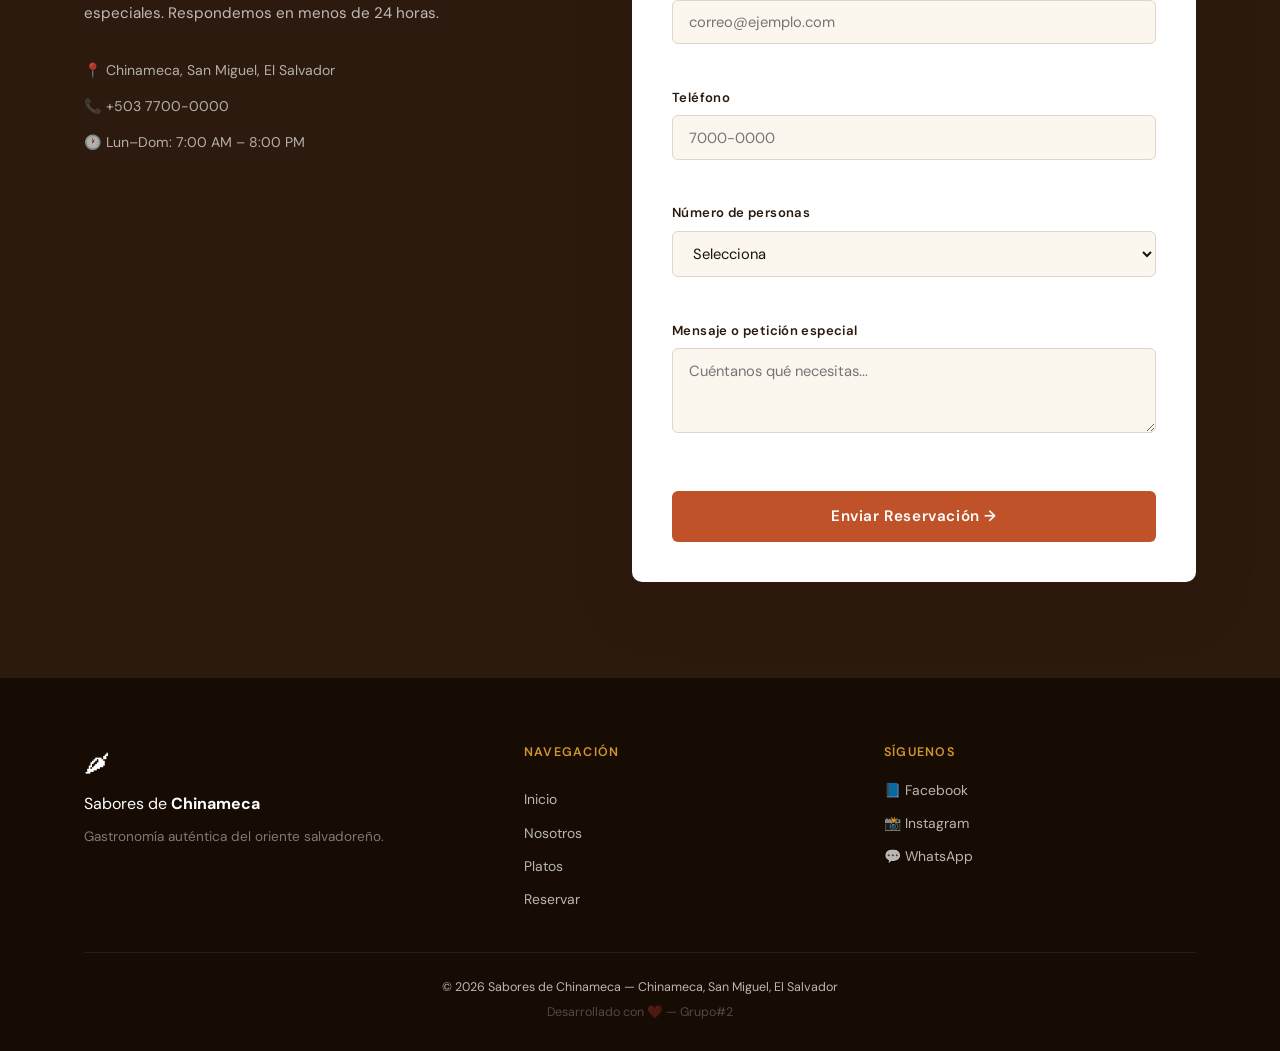
==== commit b3add386: "Update index.html" ====
--- a/index.html
+++ b/index.html
@@ -57,7 +57,7 @@
         </div>
         <div class="nosotros-text">
           <span class="label">✦ Quiénes Somos</span>
-          <h2>Raíces Chinamecanas<br><em>en cada receta</em></h2>
+          <h2>Raíces Chinamequense<br><em>en cada receta</em></h2>
           <p>Somos un proyecto gastronómico nacido en Chinameca, municipio del departamento de San Miguel, en el oriente de El Salvador. Nuestro propósito es preservar y difundir los sabores auténticos de esta tierra volcánica y generosa.</p>
           <p>Cada plato que preparamos lleva ingredientes locales: tomates de patio, chiles cobaneros, yuca de la zona y masa nixtamalizada molida en piedra. Cocinamos con leña y con memoria, honrando las recetas que nuestras abuelas guardaron por décadas.</p>
           <div class="nosotros-stats">
